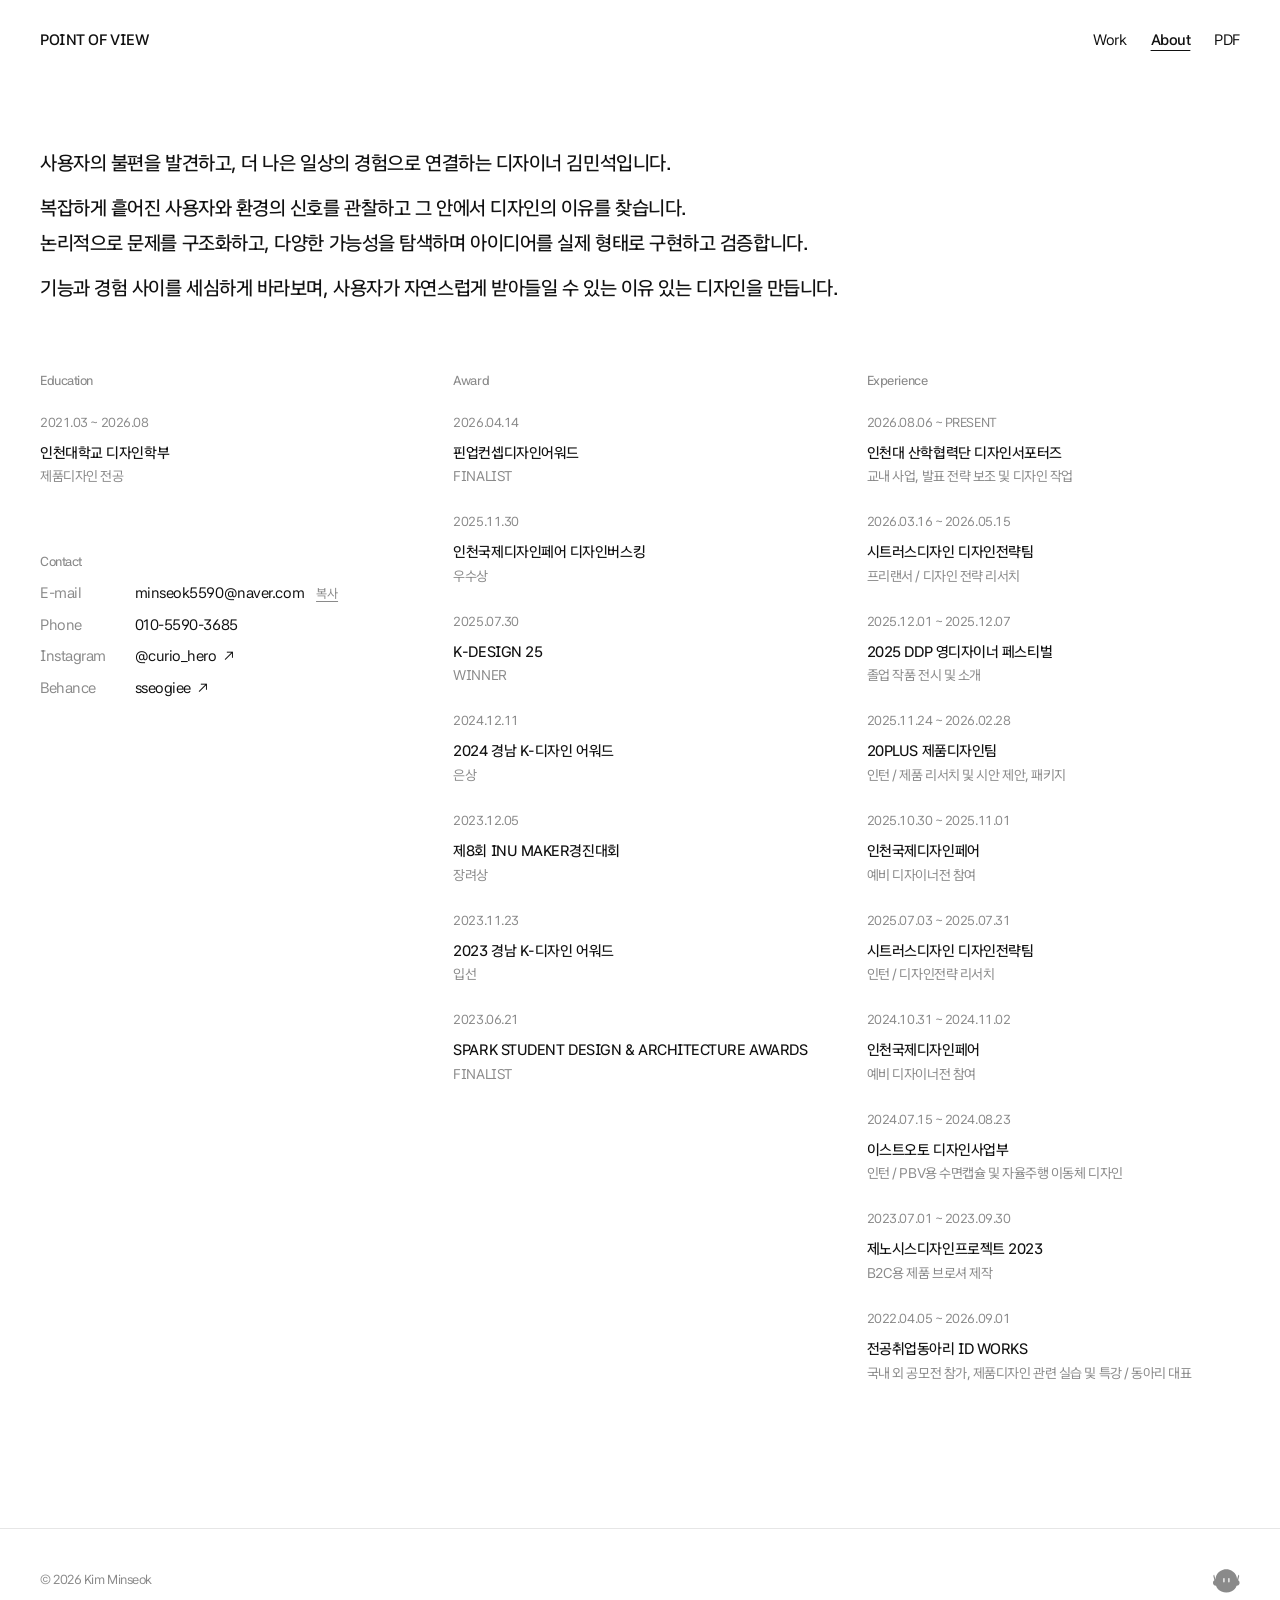
==== about.html @ 20d4aa9b "Update downloadable portfolio PDF Co-Authored-By: Claude Opus 5.5 <noreply@anthropic.com> Claude-Ses" ====
<!doctype html>
<html lang="ko">
<head>
<meta charset="utf-8">
<meta name="viewport" content="width=device-width, initial-scale=1, viewport-fit=cover">
<title>About — Kim Minseok</title>
<meta name="description" content="산업디자이너 김민석 소개">
<link rel="preconnect" href="https://fonts.googleapis.com"><link rel="preconnect" href="https://fonts.gstatic.com" crossorigin><link rel="stylesheet" href="https://fonts.googleapis.com/css2?family=42dot+Sans:wght@400;500;600;700&display=swap">
<link rel="stylesheet" href="assets/style.css?v=1791871250">
</head>
<body>
<header class="top"><div class="wrap">
  <a href="portfolio.html"><b>POINT OF VIEW</b></a>
  <nav><a href="portfolio.html">Work</a><a href="about.html" aria-current="page">About</a><a href="point_of_view.pdf?v=1792501118" download="point_of_view.pdf">PDF</a></nav>
</div></header>
<main>
<section class="wrap about-page">
<div class="about-intro">
  <p>사용자의 불편을 발견하고, 더 나은 일상의<br class="m"> 경험으로 연결하는 디자이너 김민석입니다.</p>
  <p>복잡하게 흩어진 사용자와 환경의 신호를 관찰하고<br class="m"> 그 안에서 디자인의 이유를 찾습니다.<br>논리적으로 문제를 구조화하고, 다양한 가능성을<br class="m"> 탐색하며 아이디어를 실제 형태로 구현하고 검증합니다.</p>
  <p>기능과 경험 사이를 세심하게 바라보며,<br class="m"> 사용자가 자연스럽게 받아들일 수 있는<br class="m"> 이유 있는 디자인을 만듭니다.</p>
</div>
<div class="cv">
  <div>
    <h3 class="list-h">Education</h3>
    <ul class="list"><li><span class="dt">2021.03 ~ 2026.08</span><span class="tt">인천대학교 디자인학부</span><span class="sb">제품디자인 전공</span></li></ul>
    <div class="contact">
      <h3 class="list-h">Contact</h3>
      <p class="row"><span class="k">E-mail</span><a href="mailto:minseok5590@naver.com" data-mail>minseok5590@naver.com</a><button type="button" class="copy" data-copy="minseok5590@naver.com">복사</button></p>
      <p class="row"><span class="k">Phone</span><a href="tel:010-5590-3685">010-5590-3685</a></p>
      <p class="row"><span class="k">Instagram</span><a class="ext" href="https://www.instagram.com/curio_hero" target="_blank" rel="noopener">@curio_hero <span aria-hidden="true">↗</span></a></p>
      <p class="row"><span class="k">Behance</span><a class="ext" href="https://www.behance.net/sseogiee" target="_blank" rel="noopener">sseogiee <span aria-hidden="true">↗</span></a></p>
    </div>
  </div>
  <div>
    <h3 class="list-h">Award</h3>
    <ul class="list"><li><span class="dt">2026.04.14</span><span class="tt">핀업컨셉디자인어워드</span><span class="sb">FINALIST</span></li><li><span class="dt">2025.11.30</span><span class="tt">인천국제디자인페어 디자인버스킹</span><span class="sb">우수상</span></li><li><span class="dt">2025.07.30</span><span class="tt">K-DESIGN 25</span><span class="sb">WINNER</span></li><li><span class="dt">2024.12.11</span><span class="tt">2024 경남 K-디자인 어워드</span><span class="sb">은상</span></li><li><span class="dt">2023.12.05</span><span class="tt">제8회 INU MAKER경진대회</span><span class="sb">장려상</span></li><li><span class="dt">2023.11.23</span><span class="tt">2023 경남 K-디자인 어워드</span><span class="sb">입선</span></li><li><span class="dt">2023.06.21</span><span class="tt">SPARK STUDENT DESIGN &amp; ARCHITECTURE AWARDS</span><span class="sb">FINALIST</span></li></ul>
  </div>
  <div>
    <h3 class="list-h">Experience</h3>
    <ul class="list"><li><span class="dt">2026.08.06 ~ PRESENT</span><span class="tt">인천대 산학협력단 디자인서포터즈</span><span class="sb">교내 사업, 발표 전략 보조 및 디자인 작업</span></li><li><span class="dt">2026.03.16 ~ 2026.05.15</span><span class="tt">시트러스디자인 디자인전략팀</span><span class="sb">프리랜서 / 디자인 전략 리서치</span></li><li><span class="dt">2025.12.01 ~ 2025.12.07</span><span class="tt">2025 DDP 영디자이너 페스티벌</span><span class="sb">졸업 작품 전시 및 소개</span></li><li><span class="dt">2025.11.24 ~ 2026.02.28</span><span class="tt">20PLUS 제품디자인팀</span><span class="sb">인턴 / 제품 리서치 및 시안 제안, 패키지</span></li><li><span class="dt">2025.10.30 ~ 2025.11.01</span><span class="tt">인천국제디자인페어</span><span class="sb">예비 디자이너전 참여</span></li><li><span class="dt">2025.07.03 ~ 2025.07.31</span><span class="tt">시트러스디자인 디자인전략팀</span><span class="sb">인턴 / 디자인전략 리서치</span></li><li><span class="dt">2024.10.31 ~ 2024.11.02</span><span class="tt">인천국제디자인페어</span><span class="sb">예비 디자이너전 참여</span></li><li><span class="dt">2024.07.15 ~ 2024.08.23</span><span class="tt">이스트오토 디자인사업부</span><span class="sb">인턴 / PBV용 수면캡슐 및 자율주행 이동체 디자인</span></li><li><span class="dt">2023.07.01 ~ 2023.09.30</span><span class="tt">제노시스디자인프로젝트 2023</span><span class="sb">B2C용 제품 브로셔 제작</span></li><li><span class="dt">2022.04.05 ~ 2026.09.01</span><span class="tt">전공취업동아리 ID WORKS</span><span class="sb">국내 외 공모전 참가, 제품디자인 관련 실습 및 특강 / 동아리 대표</span></li></ul>
  </div>
</div>
</section>
</main>
<footer><div class="wrap"><span>© <span data-year>2026</span> Kim Minseok</span><svg class="curio" width="23" height="20" viewBox="0 0 23 20" aria-hidden="true"><path fill="currentColor" d="M21.4371 9.4251L22.2324 6.2537C22.3698 5.70579 22.2622 4.79628 21.7861 4.6428C21.7805 4.64085 21.7743 4.6402 21.7678 4.6402C21.702 4.6402 21.6003 4.72962 21.5798 4.79921L20.4815 8.61347C20.435 7.2019 20.1062 5.85309 19.4164 4.61776C18.2769 2.57634 16.3126 1.04055 13.955 0.368745C13.0906 0.122915 12.2042 0 11.3177 0C10.4313 0 9.48773 0.130719 8.59849 0.392157C5.89789 1.18558 3.7317 3.1327 2.75034 5.61149C2.36759 6.57887 2.2001 7.56447 2.15234 8.62063L1.06056 4.81547C1.03885 4.73905 0.938663 4.63955 0.864223 4.63955C0.85709 4.63955 0.849956 4.6402 0.843443 4.64248C0.407661 4.77319 0.25413 5.65311 0.389361 6.19517L1.19641 9.42965C0.104631 10.0231 -0.188476 11.2948 0.109592 12.4108C0.430923 13.4244 1.31148 14.1072 2.44017 14.1072C2.47956 14.1072 2.51926 14.1063 2.55896 14.1046C3.19914 16.3301 5.02384 18.0428 7.244 18.9825C8.53894 19.5311 9.93034 19.8026 11.3189 19.8026C12.9166 19.8026 14.5099 19.4427 15.9441 18.7299C17.918 17.7495 19.5095 16.147 20.0814 14.0994C20.1329 14.1027 20.1841 14.1043 20.2349 14.1043C21.3329 14.1043 22.2436 13.3834 22.528 12.3868C22.8161 11.277 22.519 10.0179 21.4371 9.4251ZM9.83884 10.7255C9.83884 11.0344 9.5997 11.2848 9.30505 11.2848C9.01039 11.2848 8.77125 11.0344 8.77125 10.7255V8.09742C8.77125 7.78851 9.01039 7.53813 9.30505 7.53813C9.45238 7.53813 9.58575 7.60056 9.68252 7.70202C9.77929 7.80347 9.83884 7.94297 9.83884 8.09742V10.7255ZM14.0754 10.7255C14.0754 11.0344 13.8362 11.2848 13.5416 11.2848C13.2469 11.2848 13.0081 11.0344 13.0081 10.7255V8.09742C13.0081 7.78851 13.2469 7.53813 13.5416 7.53813C13.6889 7.53813 13.8223 7.60056 13.9191 7.70202C14.0158 7.80347 14.0754 7.94297 14.0754 8.09742V10.7255Z"/></svg></div></footer>
<script src="assets/main.js"></script>
</body>
</html>
---- assets/style.css ----
/* Layout: plain single column, images do the talking. One typeface, two text colors. */
:root {
  --bg: #ffffff;
  --fg: #111111;
  --mute: #8a8a8a;
  --line: #e6e6e6;
  --ph: #f2f2f2;
  --f: "42dot Sans", "Apple SD Gothic Neo", "Malgun Gothic", sans-serif;
  color-scheme: light;
}

* { box-sizing: border-box; }
body {
  margin: 0;
  background: var(--bg);
  color: var(--fg);
  font-family: var(--f);
  font-size: 15px;
  line-height: 1.7;
  letter-spacing: -0.03em;
  word-break: keep-all;
  -webkit-font-smoothing: antialiased;
}
img { display: block; max-width: 100%; height: auto; }
a { color: inherit; text-decoration: none; }
a:hover { color: var(--mute); }
a:focus-visible, button:focus-visible { outline: 1px solid var(--fg); outline-offset: 3px; }
.wrap { max-width: 1280px; margin-inline: auto; padding-inline: clamp(16px, 4vw, 40px); }
.mute { color: var(--mute); }

header.top .wrap {
  display: flex; justify-content: space-between; align-items: center; gap: 16px;
  padding-block: 28px;
}
header.top b { font-weight: 600; }
header.top nav { display: flex; gap: 24px; }

section { padding-block: 56px; }
h2 { font-size: 13px; font-weight: 500; color: var(--mute); margin: 0 0 24px; }

.intro { padding-block: 40px 40px; }
.intro p { margin: 0; line-height: 1.55; }
.intro .l1 { font-size: 17px; font-weight: 700; }
.intro .l2 { font-size: 15px; color: var(--mute); }
header.top nav a[aria-current="page"] { font-weight: 600; text-decoration: underline; text-underline-offset: 5px; }
.about-page { padding-block: 40px 80px; }
.list-h, .contact h3 { font-size: 13px; font-weight: 500; color: var(--mute); margin: 0 0 8px; }
.contact { margin-top: 40px; }
.intro .links { margin-top: 20px; font-size: 15px; font-weight: 400; display: flex; gap: 20px; }
.intro .links a { text-decoration: underline; text-underline-offset: 4px; }

.work { padding-block: 8px 80px; }
.grid { display: grid; grid-template-columns: 1fr; gap: 40px 20px; }
.item .ph { background: var(--ph); aspect-ratio: 2000 / 1258; overflow: hidden; }
.item .ph img { width: 100%; height: 100%; object-fit: cover; transition: opacity .2s; }
.item:hover .ph img { opacity: .85; }
.item:hover { color: inherit; }
.item p { margin: 10px 0 0; font-size: 14px; line-height: 1.55; }
.item .t { display: block; font-size: 16px; font-weight: 600; color: var(--fg); }
.item .d { display: block; font-size: 12px; letter-spacing: -0.06em; color: var(--mute); margin-top: 5px; }

.about { display: grid; grid-template-columns: 1fr; gap: 40px; }
.about p { margin: 0 0 1em; max-width: 34em; }
.list { list-style: none; margin: 0 0 32px; padding: 0; }
.list li { display: flex; flex-direction: column; padding-block: 0 24px; font-variant-numeric: tabular-nums; }
.list .dt { color: var(--mute); font-size: 13px; margin-bottom: 8px; }
.list .tt { font-weight: 500; line-height: 1.5; }
.list .sb { color: var(--mute); font-size: 14px; line-height: 1.5; margin-top: 2px; }
.about-intro { padding-block: 24px 64px; }
.about-intro p { margin: 0 0 10px; font-size: 15px; line-height: 1.75; font-weight: 500; }
.about-intro p:last-child { margin-bottom: 0; }
.cv { display: grid; grid-template-columns: 1fr; gap: 24px 40px; }
.cv > div { min-width: 0; }
.list-h { margin-bottom: 20px; }
.contact a.ext span { display: inline-block; margin-left: 2px; transition: transform .2s; }
.contact a.ext:hover span { transform: translate(2px, -2px); }
.contact .k { display: inline-block; min-width: 5.5em; color: var(--mute); }
.list { margin-bottom: 40px; }
.list h3 { font-size: 13px; font-weight: 500; color: var(--mute); margin: 0 0 8px; }

.contact p { margin: 0 0 6px; }
.contact .row { display: flex; gap: 12px; align-items: baseline; flex-wrap: wrap; }
.copy { font: inherit; font-size: 13px; color: var(--mute); background: none; border: 0; padding: 0; cursor: pointer; text-decoration: underline; text-underline-offset: 3px; }

footer { padding-block: 40px 56px; border-top: 1px solid var(--line); font-size: 13px; color: var(--mute); }
footer .wrap { display: flex; justify-content: space-between; align-items: center; gap: 16px; }
footer .curio { display: block; flex: none; width: 25px; height: 22px; }
@media (min-width: 640px) { footer .curio { width: 27px; height: 24px; } }

/* project page */
.p-head { padding-block: 48px 48px; }
.p-head .back { font-size: 14px; color: var(--mute); }
.p-head h1 { font-size: clamp(28px, 4vw, 40px); font-weight: 600; margin: 44px 0 12px; letter-spacing: -0.03em; line-height: 1.2; }
.p-head .sub { margin: 0; font-size: 17px; line-height: 1.6; }
.p-head .meta { margin: 12px 0 0; color: var(--mute); font-size: 14px; line-height: 1.6; }
.p-hero img { width: 100%; aspect-ratio: 16 / 9; object-fit: cover; background: var(--ph); }
.p-hero.natural img { aspect-ratio: auto; height: auto; object-fit: initial; }
.p-text { display: grid; grid-template-columns: 1fr; gap: 40px; padding-block: 64px; }
.p-text h3 { font-size: 13px; font-weight: 500; color: var(--mute); margin: 0 0 16px; }
.p-text p { margin: 0 0 1em; max-width: 36em; line-height: 1.8; }
.imgs { display: flex; flex-direction: column; gap: 16px; }
.imgs img { width: 100%; background: var(--ph); }
.pn { display: flex; justify-content: space-between; gap: 16px; padding-block: 64px; font-size: 15px; }
.pn a span { display: block; font-size: 13px; color: var(--mute); }
.pn a:last-child { text-align: right; }

@media (min-width: 640px) { .grid { grid-template-columns: 1fr 1fr; } .intro .l1 { font-size: 20px; } .intro .l2 { font-size: 17px; } }
@media (min-width: 1100px) { .grid { grid-template-columns: repeat(4, 1fr); } }
@media (min-width: 900px) { .cv { grid-template-columns: repeat(3, minmax(0, 1fr)); } .about-intro p { font-size: 20px; } }
@media (min-width: 640px) { br.m { display: none; } }
@media (min-width: 720px) {
  .about { grid-template-columns: 1fr 1fr; gap: 64px; }
  .p-text { grid-template-columns: 1fr 1fr; gap: 48px; padding-block: 96px; }
  .pn { padding-block: 96px; }
}
@media (max-width: 639px) { .p-head .meta .mi { display: block; } .p-head .meta .dot { display: none; } }
@media (max-width: 480px) {
  header.top nav { gap: 16px; }
}
@media (prefers-reduced-motion: reduce) { * { transition: none !important; } }
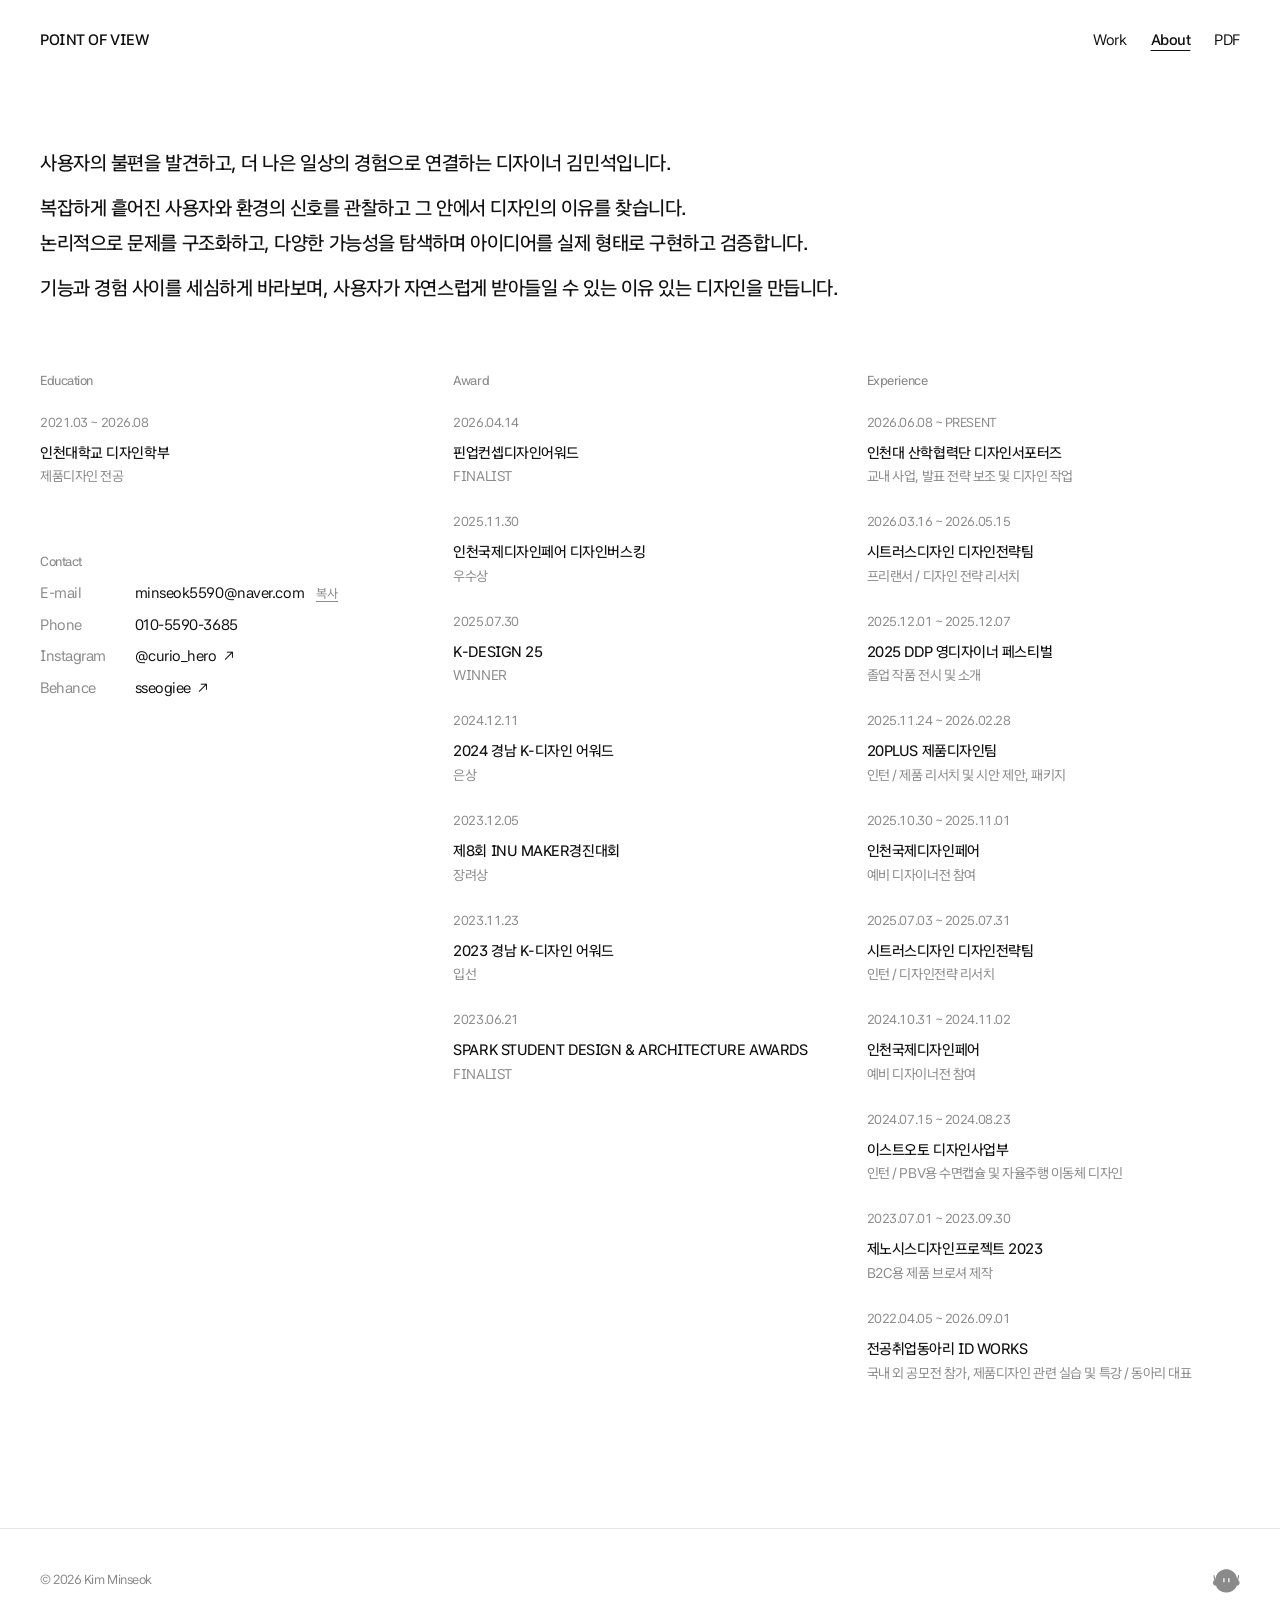
==== commit 0a2eac3b: "About: fix experience start date Co-Authored-By: Claude Opus 5.5 <noreply@anthropic.com> Claude-Sess" ====
--- a/about.html
+++ b/about.html
@@ -11,7 +11,7 @@
 <body>
 <header class="top"><div class="wrap">
   <a href="portfolio.html"><b>POINT OF VIEW</b></a>
-  <nav><a href="portfolio.html">Work</a><a href="about.html" aria-current="page">About</a><a href="point_of_view.pdf?v=1792501118" download="point_of_view.pdf">PDF</a></nav>
+  <nav><a href="portfolio.html">Work</a><a href="about.html" aria-current="page">About</a><a href="point_of_view.pdf?v=1792852877" download="point_of_view.pdf">PDF</a></nav>
 </div></header>
 <main>
 <section class="wrap about-page">
@@ -38,7 +38,7 @@
   </div>
   <div>
     <h3 class="list-h">Experience</h3>
-    <ul class="list"><li><span class="dt">2026.08.06 ~ PRESENT</span><span class="tt">인천대 산학협력단 디자인서포터즈</span><span class="sb">교내 사업, 발표 전략 보조 및 디자인 작업</span></li><li><span class="dt">2026.03.16 ~ 2026.05.15</span><span class="tt">시트러스디자인 디자인전략팀</span><span class="sb">프리랜서 / 디자인 전략 리서치</span></li><li><span class="dt">2025.12.01 ~ 2025.12.07</span><span class="tt">2025 DDP 영디자이너 페스티벌</span><span class="sb">졸업 작품 전시 및 소개</span></li><li><span class="dt">2025.11.24 ~ 2026.02.28</span><span class="tt">20PLUS 제품디자인팀</span><span class="sb">인턴 / 제품 리서치 및 시안 제안, 패키지</span></li><li><span class="dt">2025.10.30 ~ 2025.11.01</span><span class="tt">인천국제디자인페어</span><span class="sb">예비 디자이너전 참여</span></li><li><span class="dt">2025.07.03 ~ 2025.07.31</span><span class="tt">시트러스디자인 디자인전략팀</span><span class="sb">인턴 / 디자인전략 리서치</span></li><li><span class="dt">2024.10.31 ~ 2024.11.02</span><span class="tt">인천국제디자인페어</span><span class="sb">예비 디자이너전 참여</span></li><li><span class="dt">2024.07.15 ~ 2024.08.23</span><span class="tt">이스트오토 디자인사업부</span><span class="sb">인턴 / PBV용 수면캡슐 및 자율주행 이동체 디자인</span></li><li><span class="dt">2023.07.01 ~ 2023.09.30</span><span class="tt">제노시스디자인프로젝트 2023</span><span class="sb">B2C용 제품 브로셔 제작</span></li><li><span class="dt">2022.04.05 ~ 2026.09.01</span><span class="tt">전공취업동아리 ID WORKS</span><span class="sb">국내 외 공모전 참가, 제품디자인 관련 실습 및 특강 / 동아리 대표</span></li></ul>
+    <ul class="list"><li><span class="dt">2026.06.08 ~ PRESENT</span><span class="tt">인천대 산학협력단 디자인서포터즈</span><span class="sb">교내 사업, 발표 전략 보조 및 디자인 작업</span></li><li><span class="dt">2026.03.16 ~ 2026.05.15</span><span class="tt">시트러스디자인 디자인전략팀</span><span class="sb">프리랜서 / 디자인 전략 리서치</span></li><li><span class="dt">2025.12.01 ~ 2025.12.07</span><span class="tt">2025 DDP 영디자이너 페스티벌</span><span class="sb">졸업 작품 전시 및 소개</span></li><li><span class="dt">2025.11.24 ~ 2026.02.28</span><span class="tt">20PLUS 제품디자인팀</span><span class="sb">인턴 / 제품 리서치 및 시안 제안, 패키지</span></li><li><span class="dt">2025.10.30 ~ 2025.11.01</span><span class="tt">인천국제디자인페어</span><span class="sb">예비 디자이너전 참여</span></li><li><span class="dt">2025.07.03 ~ 2025.07.31</span><span class="tt">시트러스디자인 디자인전략팀</span><span class="sb">인턴 / 디자인전략 리서치</span></li><li><span class="dt">2024.10.31 ~ 2024.11.02</span><span class="tt">인천국제디자인페어</span><span class="sb">예비 디자이너전 참여</span></li><li><span class="dt">2024.07.15 ~ 2024.08.23</span><span class="tt">이스트오토 디자인사업부</span><span class="sb">인턴 / PBV용 수면캡슐 및 자율주행 이동체 디자인</span></li><li><span class="dt">2023.07.01 ~ 2023.09.30</span><span class="tt">제노시스디자인프로젝트 2023</span><span class="sb">B2C용 제품 브로셔 제작</span></li><li><span class="dt">2022.04.05 ~ 2026.09.01</span><span class="tt">전공취업동아리 ID WORKS</span><span class="sb">국내 외 공모전 참가, 제품디자인 관련 실습 및 특강 / 동아리 대표</span></li></ul>
   </div>
 </div>
 </section>
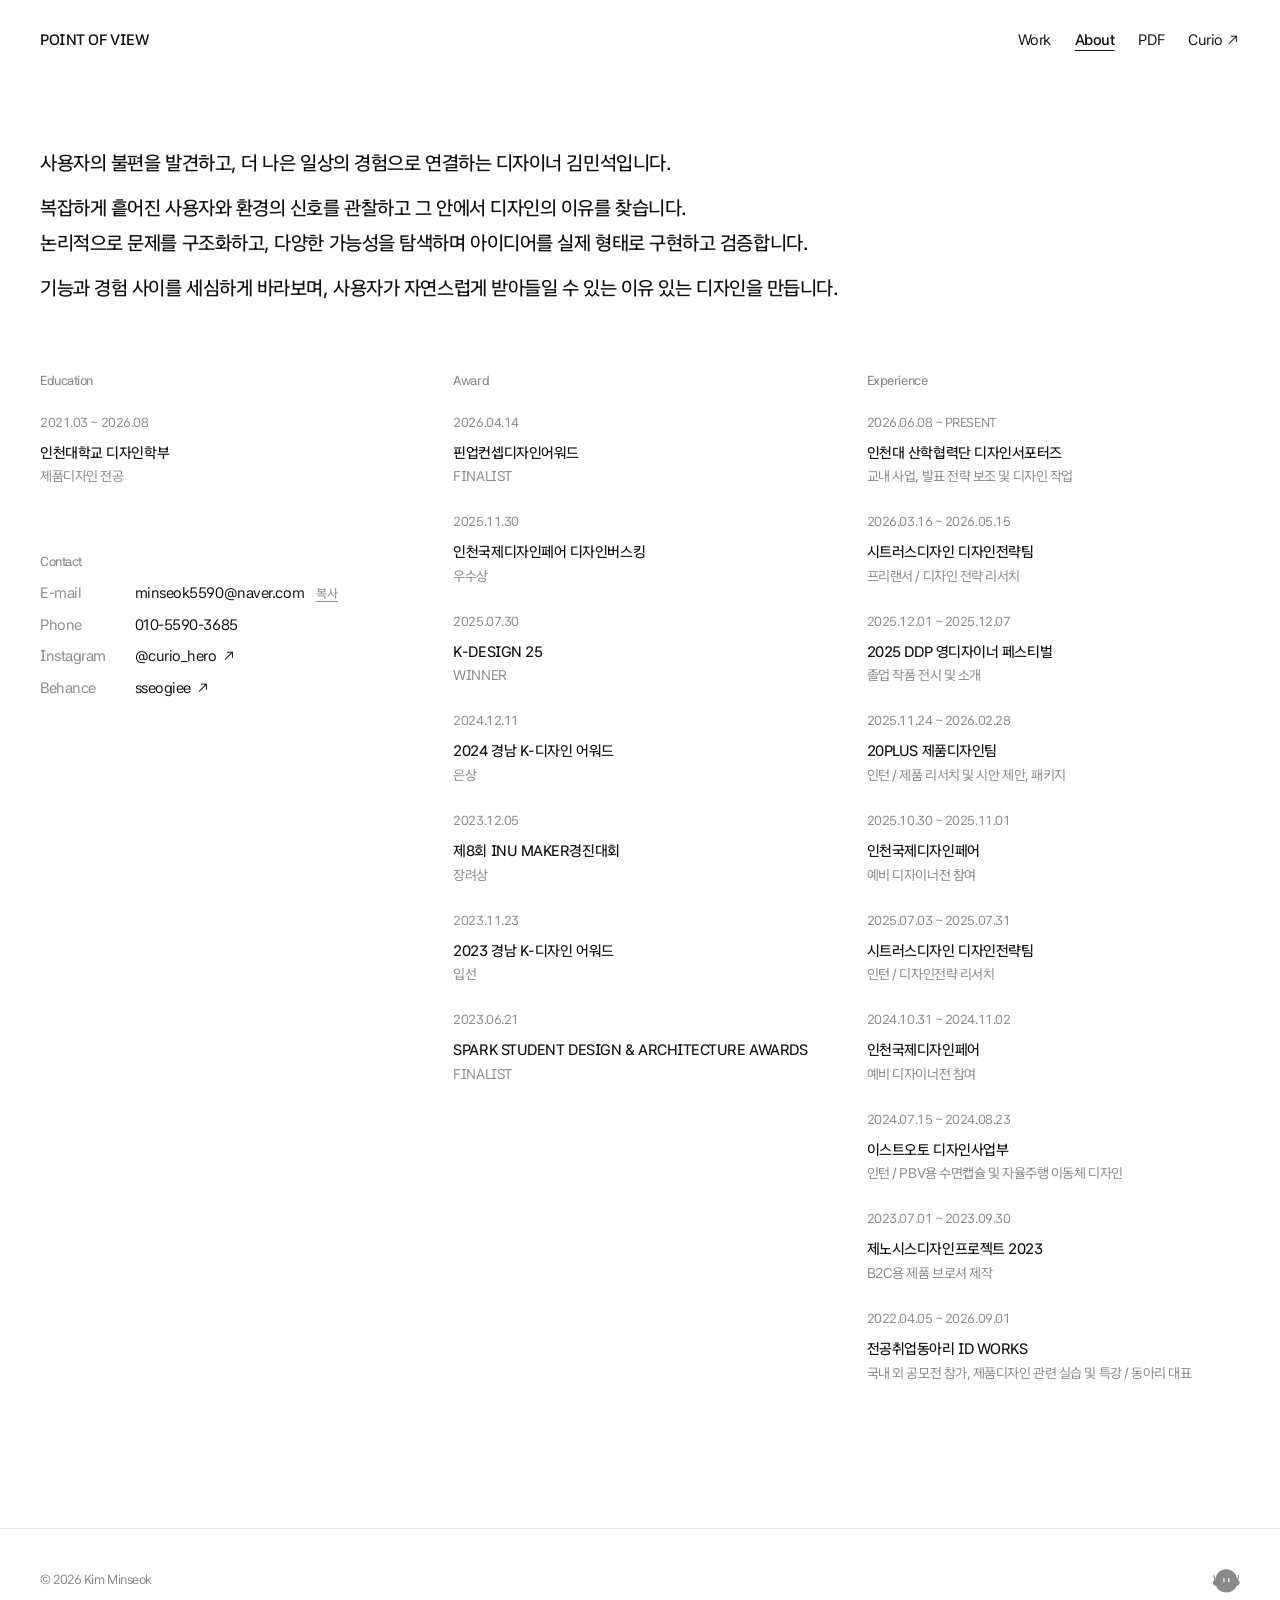
==== commit e821f2eb: "Add CURIO card and nav link to Curio site Co-Authored-By: Claude Opus 5.5 <noreply@anthropic.com> Cl" ====
--- a/about.html
+++ b/about.html
@@ -6,12 +6,15 @@
 <title>About — Kim Minseok</title>
 <meta name="description" content="산업디자이너 김민석 소개">
 <link rel="preconnect" href="https://fonts.googleapis.com"><link rel="preconnect" href="https://fonts.gstatic.com" crossorigin><link rel="stylesheet" href="https://fonts.googleapis.com/css2?family=42dot+Sans:wght@400;500;600;700&display=swap">
+<link rel="icon" href="favicon.svg?v=2" type="image/svg+xml">
+<link rel="icon" href="favicon-32.png?v=2" sizes="32x32" type="image/png">
+<link rel="apple-touch-icon" href="apple-touch-icon.png?v=2">
 <link rel="stylesheet" href="assets/style.css?v=1791871250">
 </head>
 <body>
 <header class="top"><div class="wrap">
   <a href="portfolio.html"><b>POINT OF VIEW</b></a>
-  <nav><a href="portfolio.html">Work</a><a href="about.html" aria-current="page">About</a><a href="point_of_view.pdf?v=1792852877" download="point_of_view.pdf">PDF</a></nav>
+  <nav><a href="portfolio.html">Work</a><a href="about.html" aria-current="page">About</a><a href="point_of_view.pdf?v=1793337317" download="point_of_view.pdf">PDF</a><a href="https://sseogie.github.io/curio/" target="_blank" rel="noopener">Curio ↗</a></nav>
 </div></header>
 <main>
 <section class="wrap about-page">
--- a/assets/style.css
+++ b/assets/style.css
@@ -118,3 +118,8 @@
   header.top nav { gap: 16px; }
 }
 @media (prefers-reduced-motion: reduce) { * { transition: none !important; } }
+
+/* 외부 사이트 링크 (CURIO) */
+.visit { display: inline-block; margin-top: 24px; padding: 10px 18px; border: 1px solid var(--fg); border-radius: 999px; font-size: 13px; font-weight: 500; letter-spacing: .08em; transition: background .2s, color .2s; }
+.visit:hover { background: var(--fg); color: var(--bg); }
+.visit-wrap { text-align: center; padding-top: 48px; margin: 0; }
